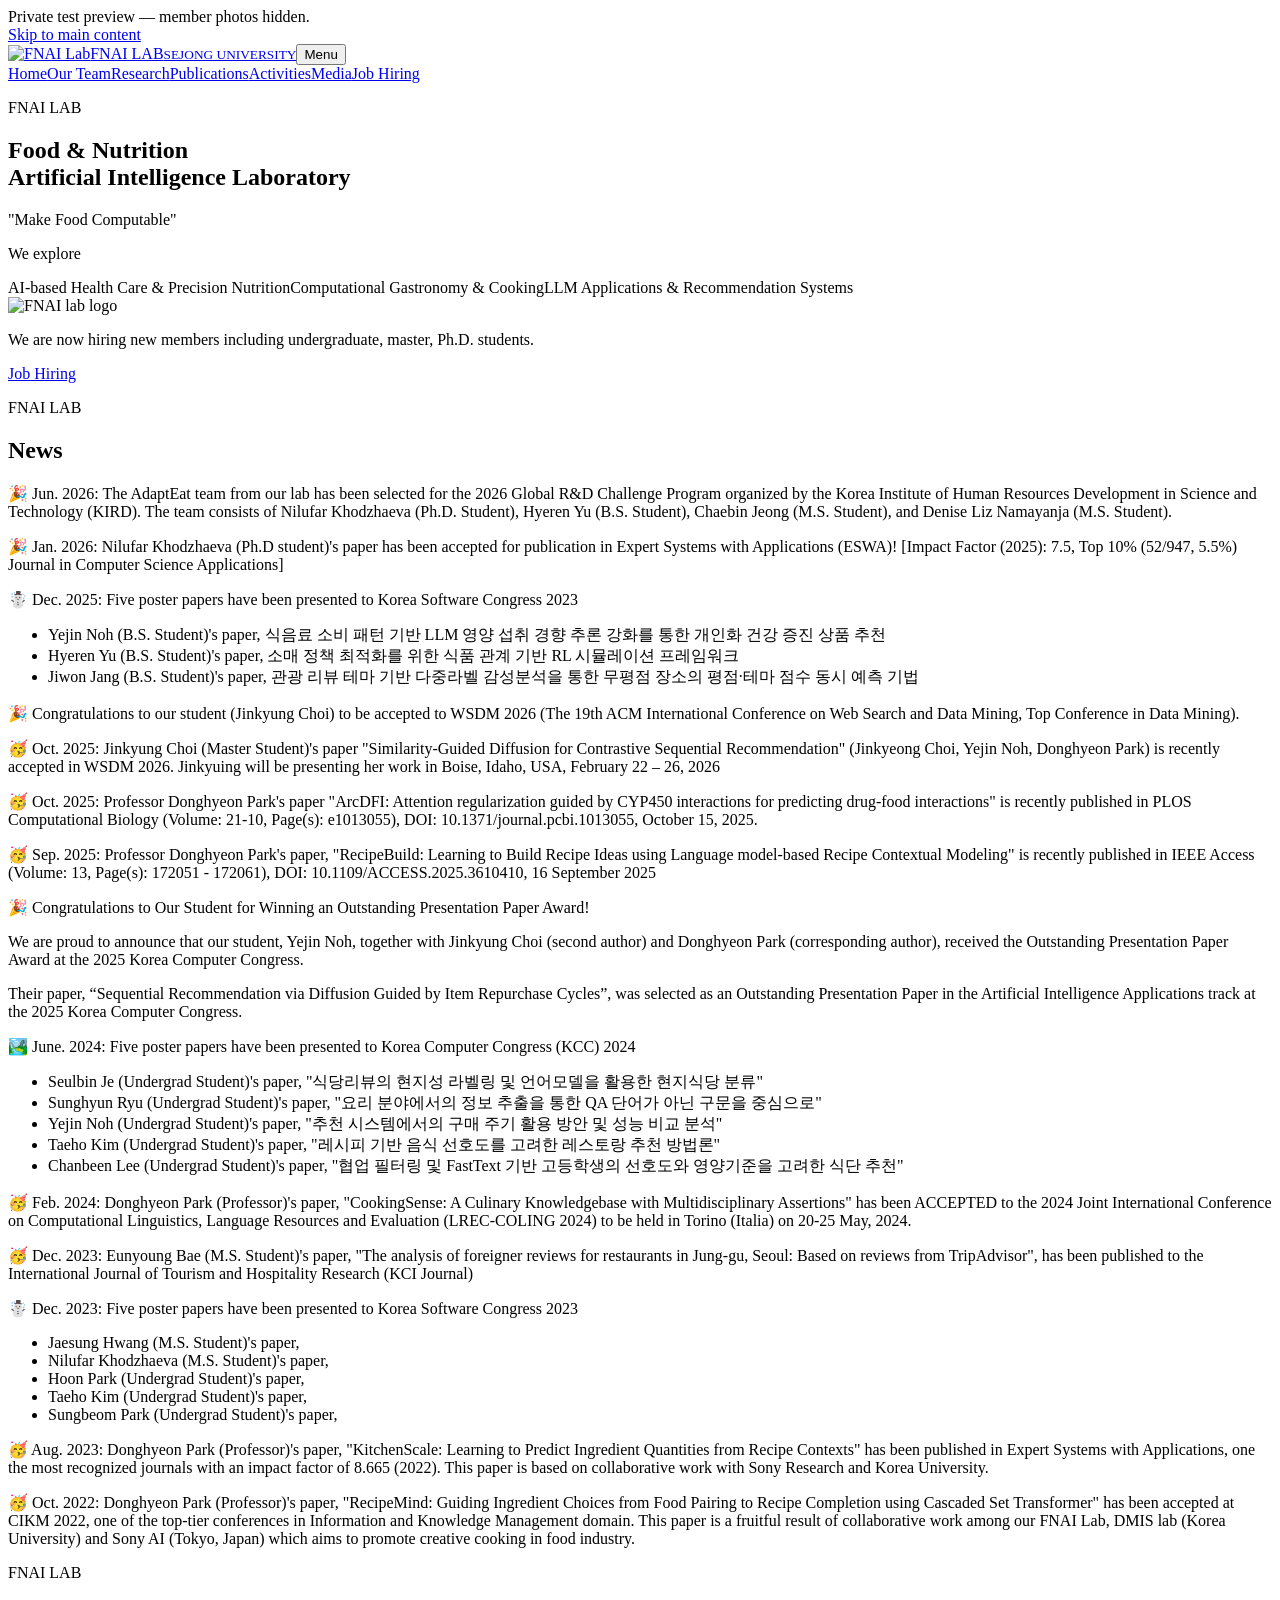
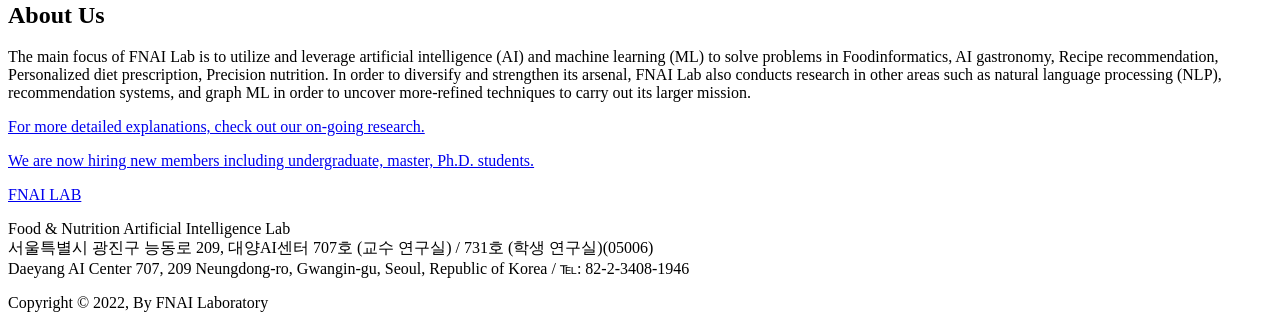
==== index.html @ 3323b7e2 "Add FNAI Lab no-photo site: index.html" ====
<!doctype html><html lang="en"><head><meta charset="utf-8"><meta name="robots" content="noindex,nofollow"><meta name="viewport" content="width=device-width,initial-scale=1"><title>FNAI LAB</title><meta name="description" content="Food & Nutrition Artificial Intelligence Laboratory"><link rel="icon" href="assets/logo.svg"><link rel="stylesheet" href="style.css"></head><body><div class="preview-banner" role="status">Private test preview — member photos hidden.</div>
<a class="skip" href="#main">Skip to main content</a>
<header class="site-header"><div class="header-inner"><a class="brand" href="index.html"><img src="assets/logo.svg" alt="FNAI Lab"><span>FNAI LAB<small>SEJONG UNIVERSITY</small></span></a><button class="menu" aria-expanded="false" aria-controls="navigation">Menu</button><nav class="site-nav" id="navigation"><a href="index.html" aria-current="page">Home</a><a href="team.html">Our Team</a><a href="research.html">Research</a><a href="publications.html">Publications</a><a href="activities.html">Activities</a><a href="media.html">Media</a><a href="join.html">Job Hiring</a></nav></div></header>
<main id="main"><section class="hero wrap"><div class="hero-copy"><p class="kicker">FNAI LAB</p><h1>Food &amp; Nutrition<br>Artificial Intelligence Laboratory</h1><p class="quote">&quot;Make Food Computable&quot;</p><p>We explore</p><div class="topic-list"><span>AI-based Health Care &amp; Precision Nutrition</span><span>Computational Gastronomy &amp; Cooking</span><span>LLM Applications &amp; Recommendation Systems</span></div></div><div class="hero-panel"><img src="assets/logo.svg" alt="FNAI lab logo"></div></section>
<section class="band"><div class="wrap"><p>We are now hiring new members including undergraduate, master, Ph.D. students.</p><a class="button light" href="join.html">Job Hiring</a></div></section>
<section class="section wrap"><div class="section-head"><div><p class="kicker">FNAI LAB</p><h2>News</h2></div></div><div class="news-list">
<article class="news-item"><p>🎉 Jun. 2026: The AdaptEat team from our lab has been selected for the 2026 Global R&amp;D Challenge Program organized by the Korea Institute of Human Resources Development in Science and Technology (KIRD). The team consists of Nilufar Khodzhaeva (Ph.D. Student), Hyeren Yu (B.S. Student), Chaebin Jeong (M.S. Student), and Denise Liz Namayanja (M.S. Student).</p></article>
<article class="news-item"><p>🎉 Jan. 2026: Nilufar Khodzhaeva (Ph.D student)'s paper has been accepted for publication in Expert Systems with Applications (ESWA)! [Impact Factor (2025): 7.5, Top 10% (52/947, 5.5%) Journal in Computer Science Applications]</p></article>
<article class="news-item"><p>☃️ Dec. 2025: Five poster papers have been presented to Korea Software Congress 2023</p><ul><li>Yejin Noh (B.S. Student)'s paper, 식음료 소비 패턴 기반 LLM 영양 섭취 경향 추론 강화를 통한 개인화 건강 증진 상품 추천</li><li>Hyeren Yu (B.S. Student)'s paper, 소매 정책 최적화를 위한 식품 관계 기반 RL 시뮬레이션 프레임워크</li><li>Jiwon Jang (B.S. Student)'s paper, 관광 리뷰 테마 기반 다중라벨 감성분석을 통한 무평점 장소의 평점·테마 점수 동시 예측 기법</li></ul></article>
<article class="news-item"><p>🎉 Congratulations to our student (Jinkyung Choi) to be accepted to WSDM 2026 (The 19th ACM International Conference on Web Search and Data Mining, Top Conference in Data Mining).</p></article>
<article class="news-item"><p>🥳 Oct. 2025: Jinkyung Choi (Master Student)'s paper &quot;Similarity-Guided Diffusion for Contrastive Sequential Recommendation&quot; (Jinkyeong Choi, Yejin Noh, Donghyeon Park) is recently accepted in WSDM 2026. Jinkyuing will be presenting her work in Boise, Idaho, USA, February 22 – 26, 2026</p></article>
<article class="news-item"><p>🥳 Oct. 2025: Professor Donghyeon Park's paper &quot;ArcDFI: Attention regularization guided by CYP450 interactions for predicting drug-food interactions&quot; is recently published in PLOS Computational Biology (Volume: 21-10, Page(s): e1013055), DOI: 10.1371/journal.pcbi.1013055, October 15, 2025.</p></article>
<article class="news-item"><p>🥳 Sep. 2025: Professor Donghyeon Park's paper, &quot;RecipeBuild: Learning to Build Recipe Ideas using Language model-based Recipe Contextual Modeling&quot; is recently published in IEEE Access (Volume: 13, Page(s): 172051 - 172061), DOI: 10.1109/ACCESS.2025.3610410, 16 September 2025</p></article>
<article class="news-item"><p>🎉 Congratulations to Our Student for Winning an Outstanding Presentation Paper Award!</p><p>We are proud to announce that our student, Yejin Noh, together with Jinkyung Choi (second author) and Donghyeon Park (corresponding author), received the Outstanding Presentation Paper Award at the 2025 Korea Computer Congress.</p><p>Their paper, “Sequential Recommendation via Diffusion Guided by Item Repurchase Cycles”, was selected as an Outstanding Presentation Paper in the Artificial Intelligence Applications track at the 2025 Korea Computer Congress.</p></article>
<article class="news-item"><p>🏞️ June. 2024: Five poster papers have been presented to Korea Computer Congress (KCC) 2024</p><ul><li>Seulbin Je (Undergrad Student)'s paper, &quot;식당리뷰의 현지성 라벨링 및 언어모델을 활용한 현지식당 분류&quot;</li><li>Sunghyun Ryu (Undergrad Student)'s paper, &quot;요리 분야에서의 정보 추출을 통한 QA 단어가 아닌 구문을 중심으로&quot;</li><li>Yejin Noh (Undergrad Student)'s paper, &quot;추천 시스템에서의 구매 주기 활용 방안 및 성능 비교 분석&quot;</li><li>Taeho Kim (Undergrad Student)'s paper, &quot;레시피 기반 음식 선호도를 고려한 레스토랑 추천 방법론&quot;</li><li>Chanbeen Lee (Undergrad Student)'s paper, &quot;협업 필터링 및 FastText 기반 고등학생의 선호도와 영양기준을 고려한 식단 추천&quot;</li></ul></article>
<article class="news-item"><p>🥳 Feb. 2024: Donghyeon Park (Professor)'s paper, &quot;CookingSense: A Culinary Knowledgebase with Multidisciplinary Assertions&quot; has been ACCEPTED to the 2024 Joint International Conference on Computational Linguistics, Language Resources and Evaluation (LREC-COLING 2024) to be held in Torino (Italia) on 20-25 May, 2024.</p></article>
<article class="news-item"><p>🥳 Dec. 2023: Eunyoung Bae (M.S. Student)'s paper, &quot;The analysis of foreigner reviews for restaurants in Jung-gu, Seoul: Based on reviews from TripAdvisor&quot;, has been published to the International Journal of Tourism and Hospitality Research (KCI Journal)</p></article>
<article class="news-item"><p>☃️ Dec. 2023: Five poster papers have been presented to Korea Software Congress 2023</p><ul><li>Jaesung Hwang (M.S. Student)'s paper,</li><li>Nilufar Khodzhaeva (M.S. Student)'s paper,</li><li>Hoon Park (Undergrad Student)'s paper,</li><li>Taeho Kim (Undergrad Student)'s paper,</li><li>Sungbeom Park (Undergrad Student)'s paper,</li></ul></article>
<article class="news-item"><p>🥳 Aug. 2023: Donghyeon Park (Professor)'s paper, &quot;KitchenScale: Learning to Predict Ingredient Quantities from Recipe Contexts&quot; has been published in Expert Systems with Applications, one the most recognized journals with an impact factor of 8.665 (2022). This paper is based on collaborative work with Sony Research and Korea University.</p></article>
<article class="news-item"><p>🥳 Oct. 2022: Donghyeon Park (Professor)'s paper, &quot;RecipeMind: Guiding Ingredient Choices from Food Pairing to Recipe Completion using Cascaded Set Transformer&quot; has been accepted at CIKM 2022, one of the top-tier conferences in Information and Knowledge Management domain. This paper is a fruitful result of collaborative work among our FNAI Lab, DMIS lab (Korea University) and Sony AI (Tokyo, Japan) which aims to promote creative cooking in food industry.</p></article>
</div></section>
<section class="section alt"><div class="wrap exact-copy"><p class="kicker">FNAI LAB</p><h2>About Us</h2><p>The main focus of FNAI Lab is to utilize and leverage artificial intelligence (AI) and machine learning (ML) to solve problems in Foodinformatics, AI gastronomy, Recipe recommendation, Personalized diet prescription, Precision nutrition. In order to diversify and strengthen its arsenal, FNAI Lab also conducts research in other areas such as natural language processing (NLP), recommendation systems, and graph ML in order to uncover more-refined techniques to carry out its larger mission.</p><p><a class="external" href="research.html">For more detailed explanations, check out our on-going research.</a></p><p><a class="external" href="join.html">We are now hiring new members including undergraduate, master, Ph.D. students.</a></p></div></section></main>
<footer class="footer"><div class="wrap"><div><a class="footer-logo" href="index.html"><img src="assets/logo.svg" alt="">FNAI LAB</a></div><div><p>Food &amp; Nutrition Artificial Intelligence Lab<br>서울특별시 광진구 능동로 209, 대양AI센터 707호 (교수 연구실) / 731호 (학생 연구실)(05006)<br>Daeyang AI Center 707, 209 Neungdong-ro, Gwangin-gu, Seoul, Republic of Korea / ℡: 82-2-3408-1946</p></div></div><p class="source-note">Copyright © 2022, By FNAI Laboratory</p></footer><script src="script.js"></script></body></html>
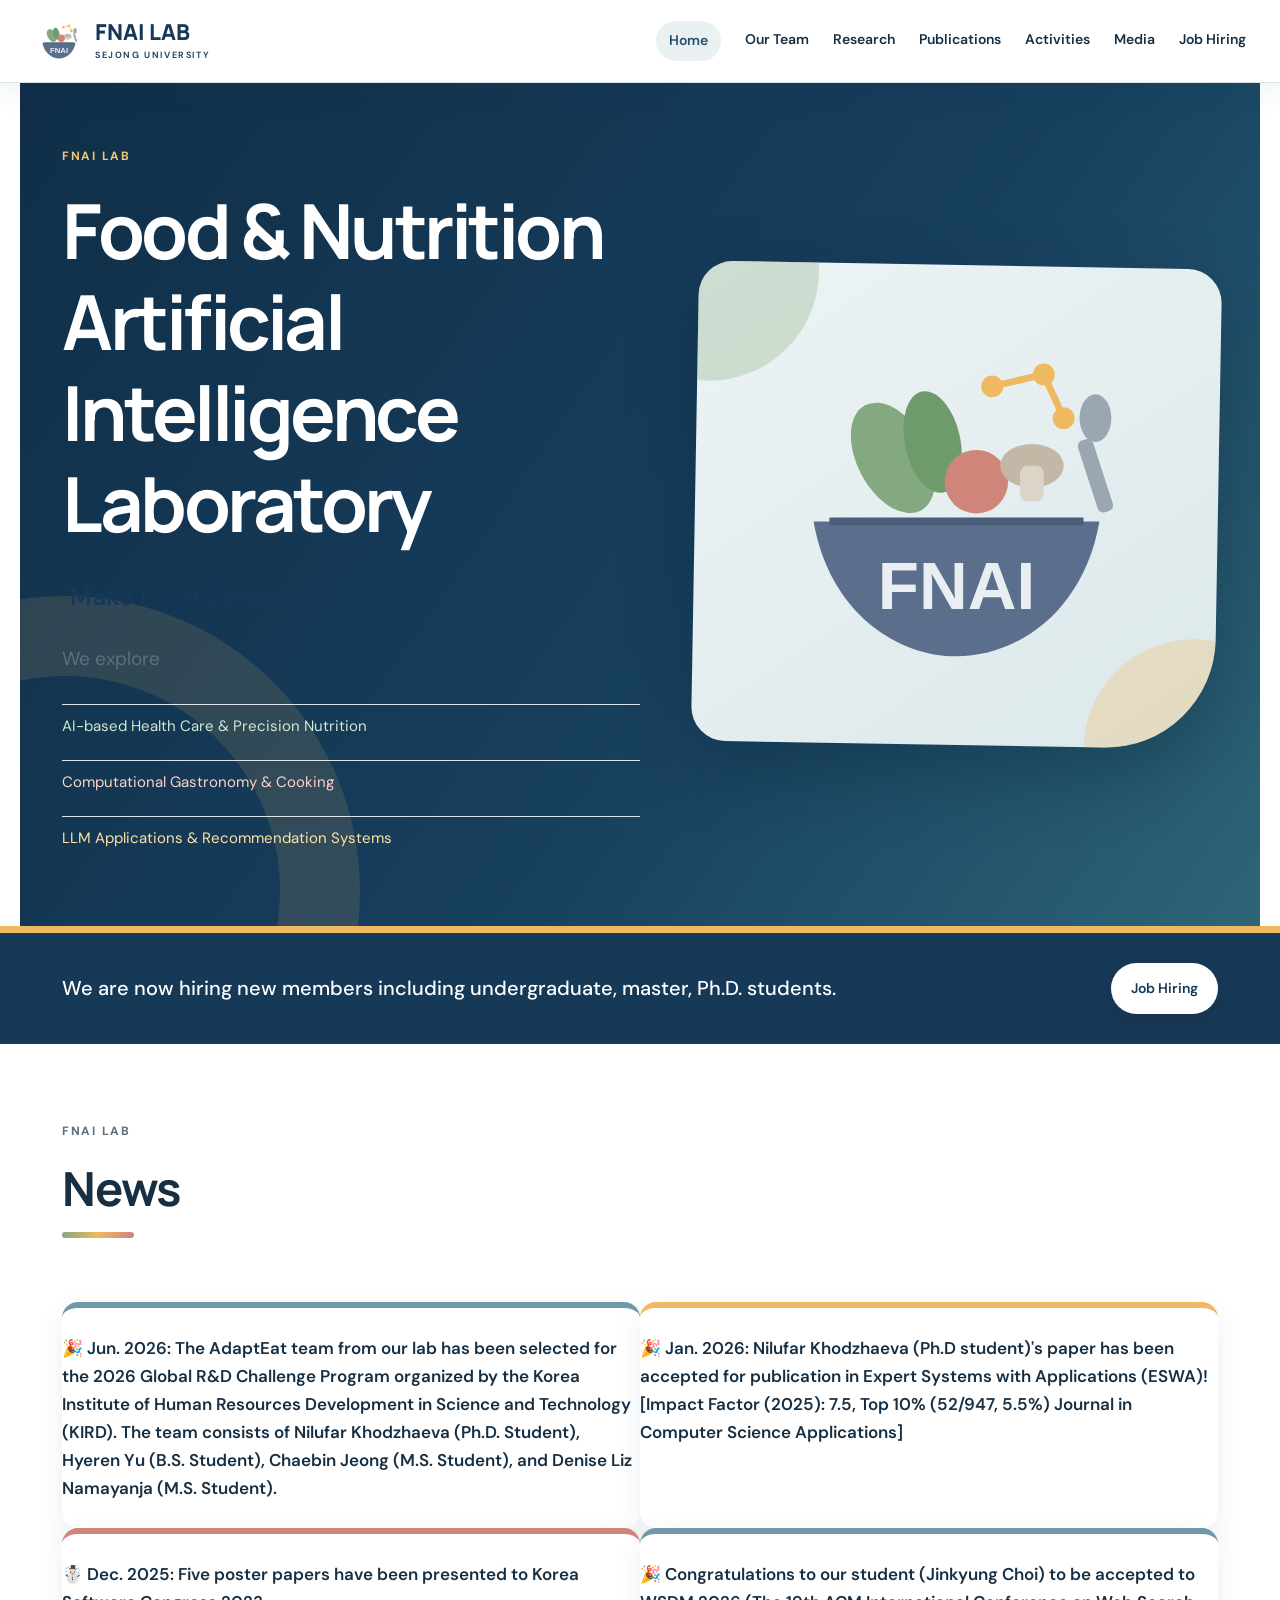
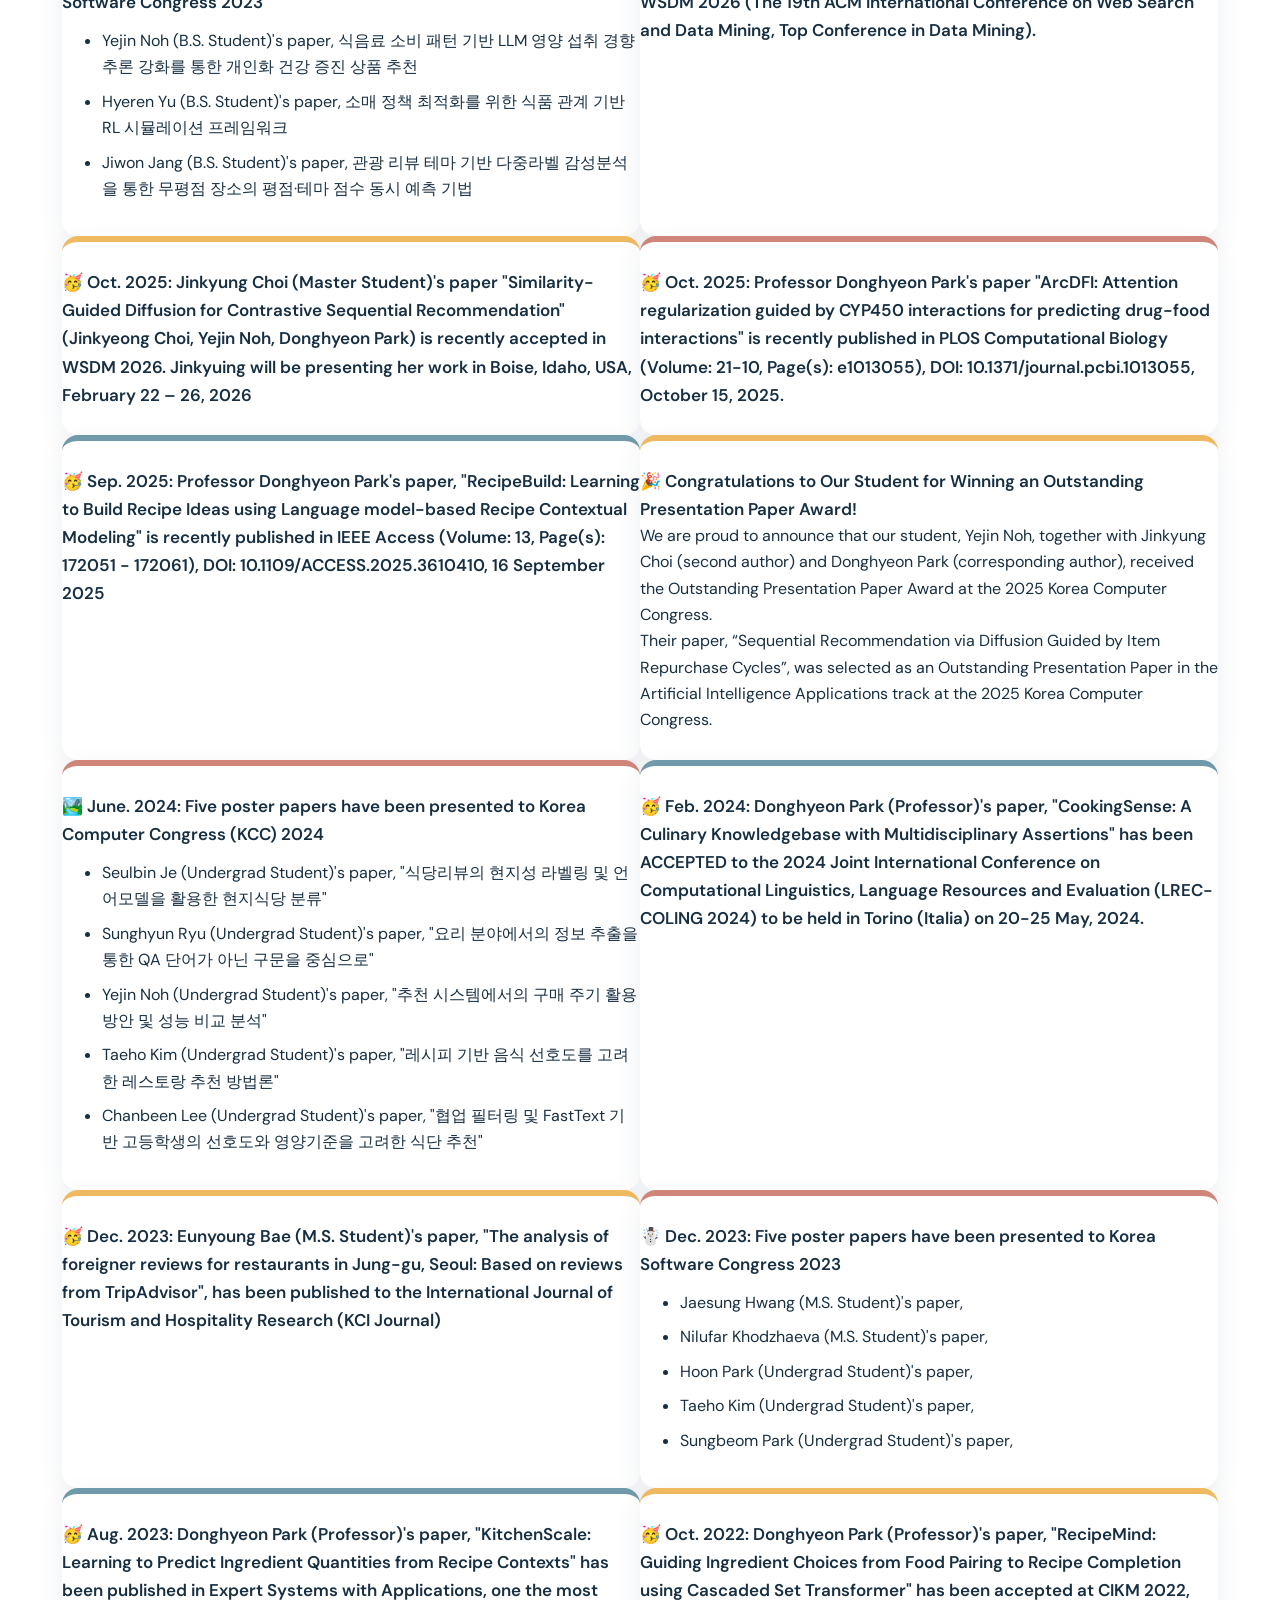
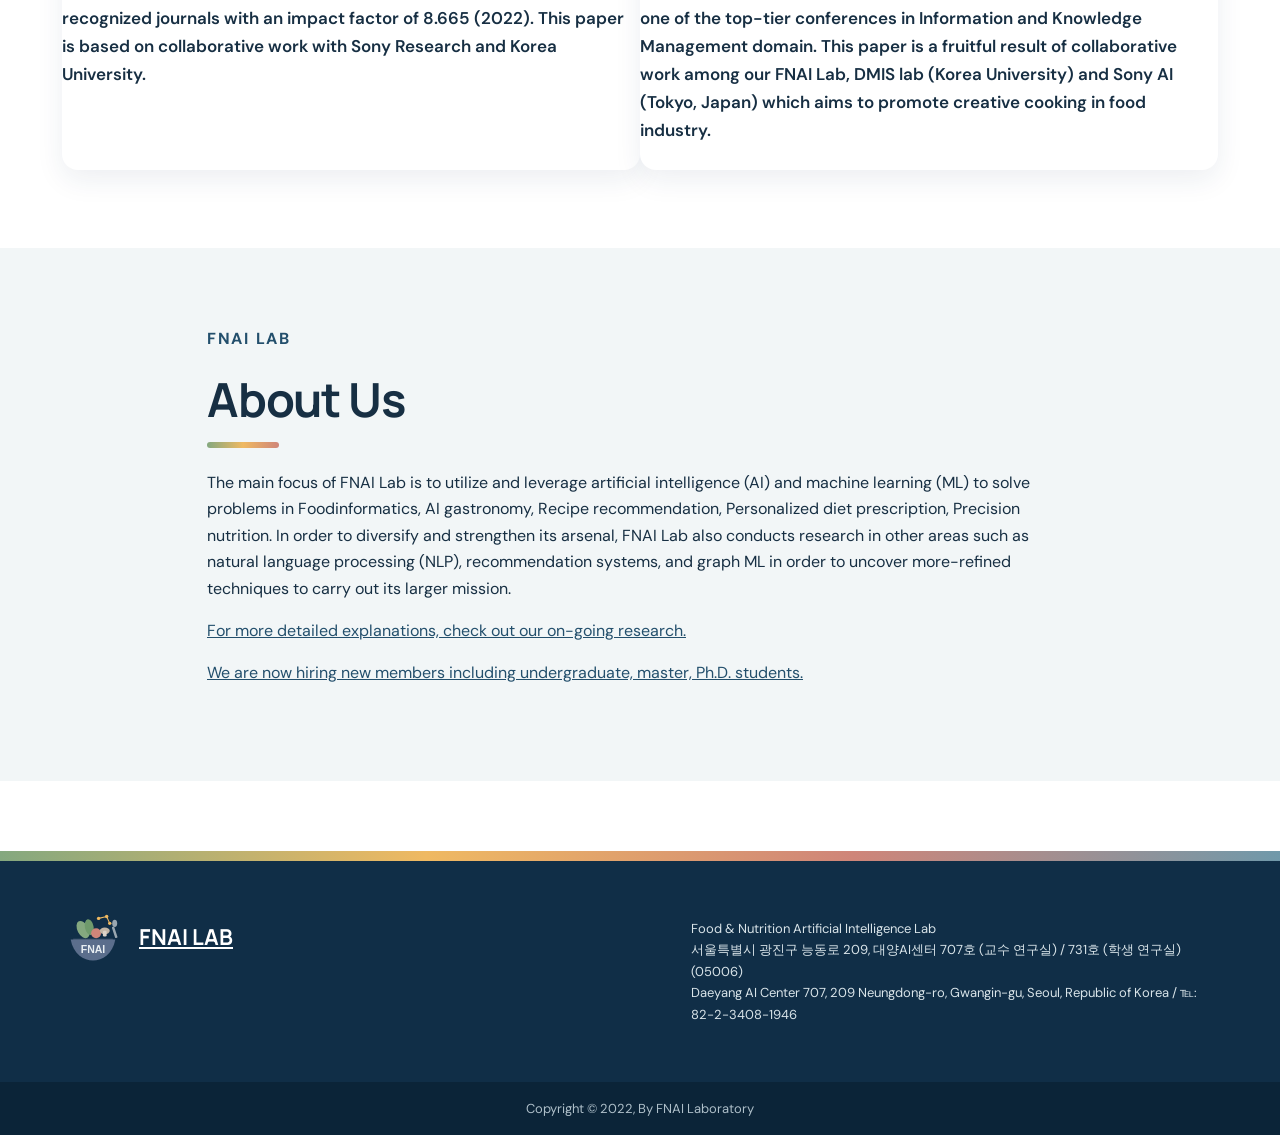
==== commit dcd18f94: "Prepare index.html for GitHub Pages" ====
--- a/index.html
+++ b/index.html
@@ -1,4 +1,4 @@
-<!doctype html><html lang="en"><head><meta charset="utf-8"><meta name="robots" content="noindex,nofollow"><meta name="viewport" content="width=device-width,initial-scale=1"><title>FNAI LAB</title><meta name="description" content="Food & Nutrition Artificial Intelligence Laboratory"><link rel="icon" href="assets/logo.svg"><link rel="stylesheet" href="style.css"></head><body><div class="preview-banner" role="status">Private test preview — member photos hidden.</div>
+<!doctype html><html lang="en"><head><meta charset="utf-8"><meta name="viewport" content="width=device-width,initial-scale=1"><title>FNAI LAB</title><meta name="description" content="Food & Nutrition Artificial Intelligence Laboratory"><link rel="icon" href="assets/logo.svg"><link rel="stylesheet" href="style.css"></head><body>
 <a class="skip" href="#main">Skip to main content</a>
 <header class="site-header"><div class="header-inner"><a class="brand" href="index.html"><img src="assets/logo.svg" alt="FNAI Lab"><span>FNAI LAB<small>SEJONG UNIVERSITY</small></span></a><button class="menu" aria-expanded="false" aria-controls="navigation">Menu</button><nav class="site-nav" id="navigation"><a href="index.html" aria-current="page">Home</a><a href="team.html">Our Team</a><a href="research.html">Research</a><a href="publications.html">Publications</a><a href="activities.html">Activities</a><a href="media.html">Media</a><a href="join.html">Job Hiring</a></nav></div></header>
 <main id="main"><section class="hero wrap"><div class="hero-copy"><p class="kicker">FNAI LAB</p><h1>Food &amp; Nutrition<br>Artificial Intelligence Laboratory</h1><p class="quote">&quot;Make Food Computable&quot;</p><p>We explore</p><div class="topic-list"><span>AI-based Health Care &amp; Precision Nutrition</span><span>Computational Gastronomy &amp; Cooking</span><span>LLM Applications &amp; Recommendation Systems</span></div></div><div class="hero-panel"><img src="assets/logo.svg" alt="FNAI lab logo"></div></section>
--- a/style.css
+++ b/style.css
@@ -0,0 +1,8 @@
+@import url('https://fonts.googleapis.com/css2?family=DM+Sans:wght@400;500;600;700&family=Manrope:wght@500;600;700;800&display=swap');
+@import url('brand.css');
+:root{--navy:#163958;--navy2:#234f6c;--blue:#7099aa;--ink:#172f43;--muted:#5c6f7d;--line:#dbe4e8;--mist:#f2f6f7;--white:#fff;--coral:#cf8579;--green:#84a87f;--gold:#efb962}*{box-sizing:border-box}html{scroll-behavior:smooth}body{margin:0;color:var(--ink);background:#fff;font:16px/1.65 'DM Sans',Arial,sans-serif}a{color:inherit;text-decoration:none}img{max-width:100%;display:block}a:focus-visible,button:focus-visible{outline:3px solid var(--gold);outline-offset:4px}.skip{position:absolute;left:14px;top:-100px;background:white;padding:10px;z-index:20}.skip:focus{top:10px}.wrap{max-width:1240px;margin:auto;padding-left:42px;padding-right:42px}.site-header{position:sticky;top:0;z-index:10;background:#ffffffee;backdrop-filter:blur(14px);border-bottom:1px solid var(--line)}.header-inner{max-width:1380px;margin:auto;padding:18px 34px;display:flex;align-items:center;justify-content:space-between;gap:25px}.brand{display:flex;align-items:center;gap:11px;font:800 22px/1 Manrope,sans-serif}.brand img{width:50px;height:46px;object-fit:contain}.brand small{display:block;font:600 9px/1.4 'DM Sans',sans-serif;letter-spacing:1.6px;margin-top:6px}.site-nav{display:flex;align-items:center;gap:24px;font-size:14px;font-weight:600}.site-nav a{padding:8px 0;border-bottom:2px solid transparent}.site-nav a:hover,.site-nav a[aria-current="page"]{color:var(--navy2);border-color:var(--blue)}.menu{display:none;border:1px solid var(--line);background:#fff;color:var(--ink);padding:8px 12px;font:600 14px 'DM Sans'}.hero{min-height:620px;display:grid;grid-template-columns:1.05fr .95fr;gap:55px;align-items:center;padding-top:64px;padding-bottom:64px}.kicker{margin:0 0 18px;font-size:12px;font-weight:700;letter-spacing:1.7px;text-transform:uppercase;color:var(--navy2)}h1,h2,h3,h4{font-family:Manrope,Arial,sans-serif;line-height:1.2;margin-top:0;letter-spacing:-1.2px}h1{font-size:clamp(48px,6vw,76px);letter-spacing:-3.5px;margin-bottom:22px}h2{font-size:clamp(32px,4vw,47px);margin-bottom:22px}h3{font-size:24px;margin-bottom:12px}.hero-copy>p:not(.kicker){font-size:19px;color:var(--muted)}.hero-copy .quote{font-size:25px!important;font-weight:600;color:var(--navy)!important;margin:26px 0}.topic-list{display:grid;gap:9px;margin-top:30px}.topic-list span{border-top:1px solid var(--line);padding-top:9px;font-size:15px}.hero-panel{min-height:480px;background:linear-gradient(145deg,#edf3f4,#dce8eb);display:flex;align-items:center;justify-content:center;padding:36px;position:relative;overflow:hidden}.hero-panel:before,.hero-panel:after{content:"";position:absolute;border-radius:50%;width:220px;height:220px;opacity:.3}.hero-panel:before{background:var(--green);left:-100px;top:-100px}.hero-panel:after{background:var(--gold);right:-90px;bottom:-110px}.hero-panel img{width:88%;max-width:430px;position:relative;z-index:1}.band{background:var(--navy);color:white;padding:30px 0}.band .wrap{display:flex;justify-content:space-between;align-items:center;gap:30px}.band p{margin:0;font-size:20px;font-weight:500}.button{display:inline-flex;justify-content:space-between;gap:25px;align-items:center;background:var(--navy);color:white;padding:14px 20px;font-weight:600;font-size:14px}.button.light{background:white;color:var(--navy)}.section{padding-top:78px;padding-bottom:78px}.section.alt{background:var(--mist)}.section-head{display:grid;grid-template-columns:.7fr 1.3fr;gap:60px;margin-bottom:42px}.section-head p{margin-top:0;color:var(--muted)}.exact-copy{max-width:950px}.exact-copy p,.exact-copy li{font-size:16px}.news-list{display:grid;gap:0}.news-item{padding:26px 0;border-top:1px solid var(--line)}.news-item:last-child{border-bottom:1px solid var(--line)}.news-item p{margin:0}.news-item ul{margin:12px 0 0}.page-hero{padding-top:64px;padding-bottom:46px;border-bottom:1px solid var(--line)}.page-hero h1{font-size:clamp(45px,5vw,67px);margin-bottom:10px}.page-hero p{margin:0;color:var(--muted);font-size:18px}.subnav{position:sticky;top:84px;z-index:5;background:white;border-bottom:1px solid var(--line)}.subnav .wrap{display:flex;gap:24px;overflow:auto;padding-top:12px;padding-bottom:12px;font-size:13px;font-weight:700}.subnav a{white-space:nowrap}.subnav a:hover{color:var(--blue)}.team-section{padding-top:64px;padding-bottom:30px}.team-section>h2{padding-bottom:18px;border-bottom:1px solid var(--line)}.profile-grid{display:grid;grid-template-columns:repeat(3,1fr);gap:28px}.profile{background:var(--mist);border-top:3px solid var(--navy);min-width:0}.profile img{width:100%;aspect-ratio:4/3;object-fit:cover;object-position:center top;background:#dce5e9}.profile-body{padding:22px}.profile h3{font-size:22px;letter-spacing:-.6px}.profile p{margin:6px 0;color:var(--muted);font-size:14px}.profile p strong{color:var(--ink)}.profile.lead{display:grid;grid-template-columns:minmax(280px,.65fr) 1.35fr;grid-column:1/-1}.profile.lead img{aspect-ratio:auto;height:100%;min-height:500px}.profile.lead .profile-body{padding:34px}.profile.lead h3{font-size:33px}.details{margin-top:26px;padding-top:22px;border-top:1px solid #cbd8dd}.details h4{font-size:17px;margin:22px 0 8px}.details ul{margin:0;padding-left:20px}.small-grid{display:grid;grid-template-columns:repeat(4,1fr);gap:20px}.small-grid .profile h3{font-size:18px}.small-grid .profile-body{padding:18px}.small-grid .profile img{aspect-ratio:1/1}.research-topics{display:grid;grid-template-columns:repeat(3,1fr);gap:24px;counter-reset:topics}.topic{padding:28px;background:var(--mist);border-top:3px solid var(--navy)}.topic:before{counter-increment:topics;content:"0" counter(topics);display:block;font-size:12px;color:var(--muted);margin-bottom:30px}.topic ul{padding-left:18px}.project{padding:30px 0;border-top:1px solid var(--line)}.project h3{font-size:23px}.project p{margin:5px 0;color:var(--muted)}.pub-group{margin-top:55px}.pub-list{padding-left:22px}.pub-list li{padding:16px 0 16px 8px;border-top:1px solid var(--line)}.pub-list li:last-child{border-bottom:1px solid var(--line)}.pub-list a{color:var(--navy2);text-decoration:underline}.split{display:grid;grid-template-columns:repeat(2,1fr);gap:35px}.card{padding:26px;background:var(--mist);border-top:3px solid var(--navy)}.card h3{font-size:22px}.card ul{padding-left:20px}.media-item{padding:36px 0;border-top:1px solid var(--line)}.media-item h2{font-size:27px}.media-item blockquote{border-left:3px solid var(--blue);margin:22px 0 0;padding-left:22px;color:var(--muted)}.contact-grid{display:grid;grid-template-columns:1fr 1fr;gap:50px}.contact-grid ul{padding-left:20px}.footer{background:#102e47;color:#d9e4e9;margin-top:70px}.footer .wrap{display:grid;grid-template-columns:1.1fr 1fr;gap:50px;padding-top:45px;padding-bottom:45px}.footer-logo{display:flex;align-items:center;gap:15px;color:white;font:700 22px Manrope}.footer-logo img{width:62px}.footer p{font-size:13px;margin:12px 0 0}.footer a{text-decoration:underline}.source-note{padding:16px 0;text-align:center;background:#0b2438;color:#aebfc9;font-size:12px;margin:0}.external{color:var(--navy2);text-decoration:underline}.muted{color:var(--muted)}@media(max-width:1000px){.site-nav{gap:14px;font-size:13px}.hero{gap:30px}.profile-grid{grid-template-columns:repeat(2,1fr)}.small-grid{grid-template-columns:repeat(3,1fr)}.research-topics{grid-template-columns:1fr}.profile.lead{grid-template-columns:.75fr 1.25fr}}@media(max-width:760px){.wrap{padding-left:22px;padding-right:22px}.header-inner{padding:14px 20px}.brand img{width:43px;height:40px}.menu{display:block}.site-nav{display:none;position:absolute;left:0;right:0;top:69px;background:#fff;border-bottom:1px solid var(--line);padding:22px;flex-direction:column;align-items:stretch}.site-nav.open{display:flex}.site-nav a{padding:8px}.hero{grid-template-columns:1fr;min-height:0;padding-top:42px}.hero-panel{min-height:340px}.band .wrap{align-items:flex-start;flex-direction:column}.section{padding-top:54px;padding-bottom:54px}.section-head{grid-template-columns:1fr;gap:10px}.page-hero{padding-top:42px}.subnav{top:69px}.profile-grid,.small-grid,.split,.contact-grid{grid-template-columns:1fr}.profile.lead{display:block}.profile.lead img{height:auto;min-height:0;aspect-ratio:4/3}.footer .wrap{grid-template-columns:1fr;gap:25px}}@media(prefers-reduced-motion:reduce){html{scroll-behavior:auto}}
+.preview-banner{background:#163958;color:#e8eef2;text-align:center;font:600 13px/1.45 'DM Sans',Arial,sans-serif;padding:8px 16px;letter-spacing:.02em}
+.profile img[src*="avatar-placeholder.svg"]{object-fit:contain;object-position:center;padding:16%;background:linear-gradient(180deg,#5b7388,#163958)}
+.profile.lead img[src*="avatar-placeholder.svg"]{min-height:280px;height:auto}
+.small-grid .profile img[src*="avatar-placeholder.svg"]{padding:18%}
+
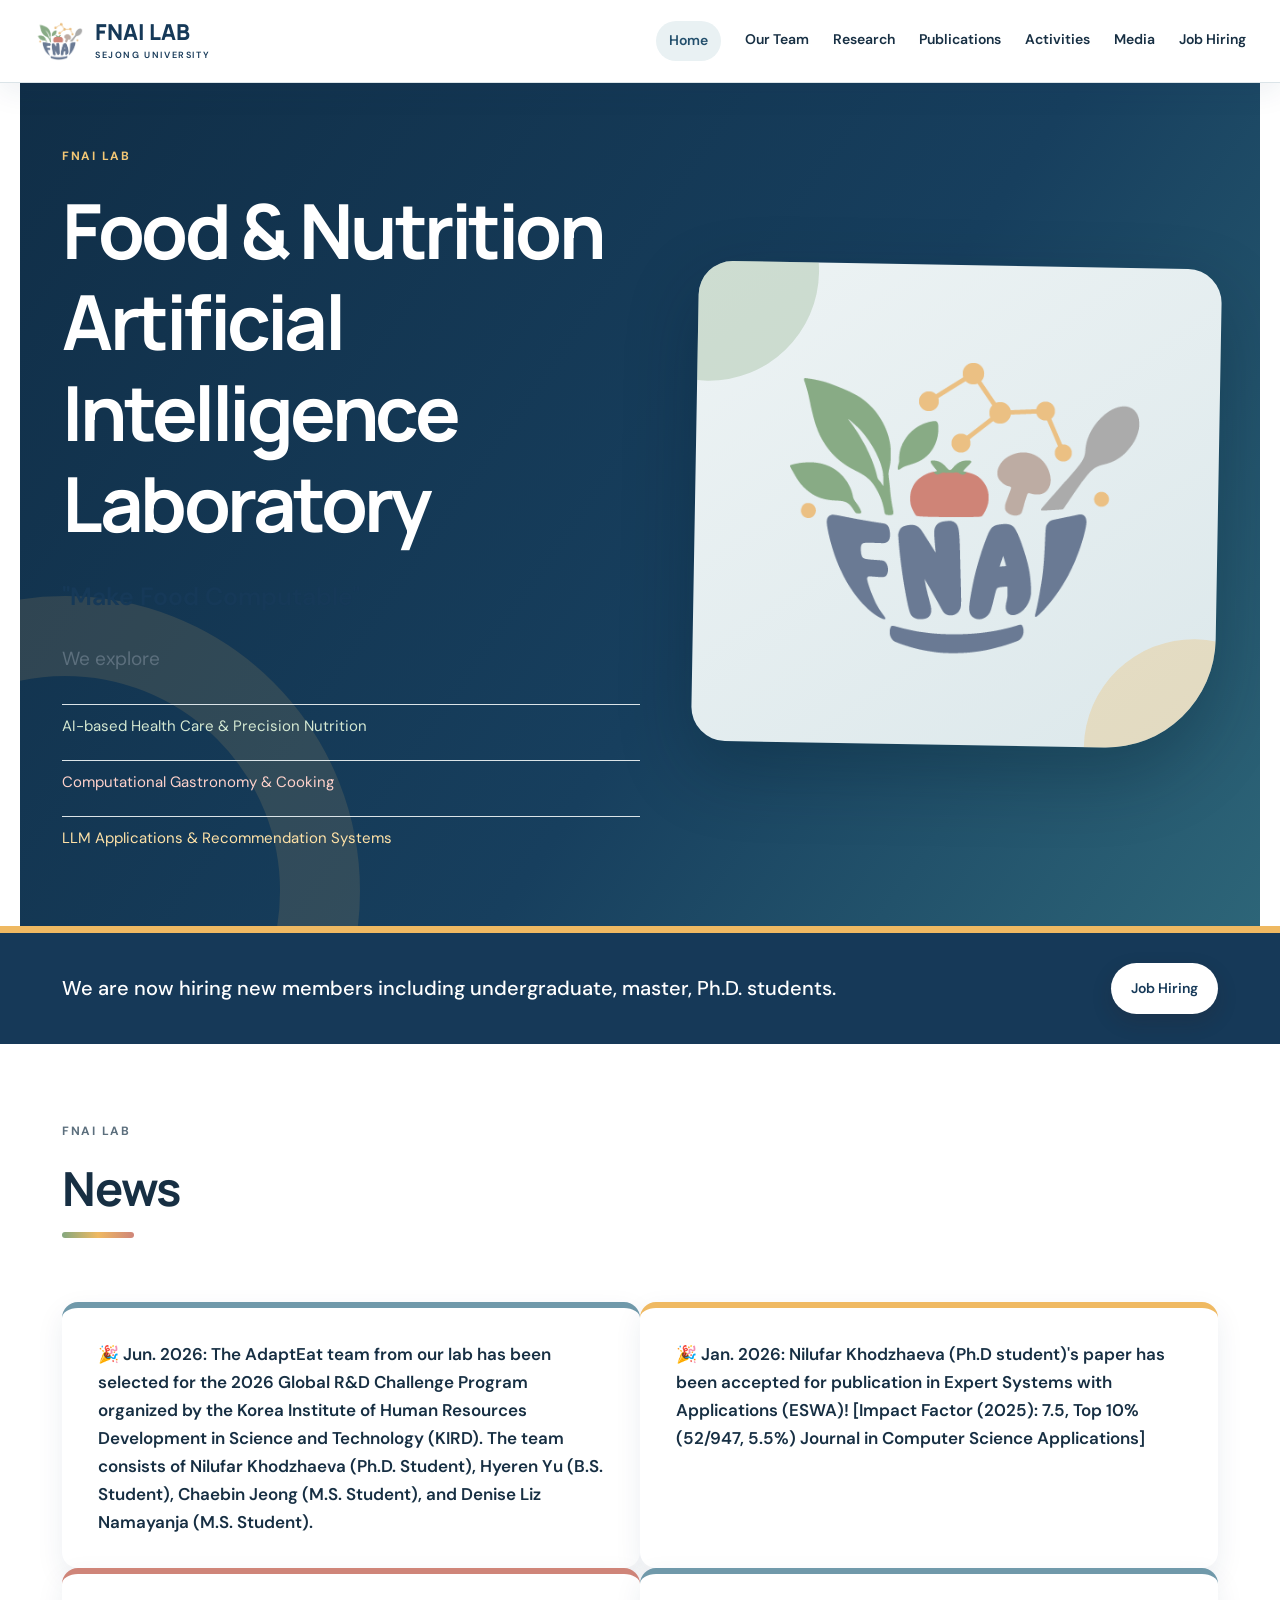
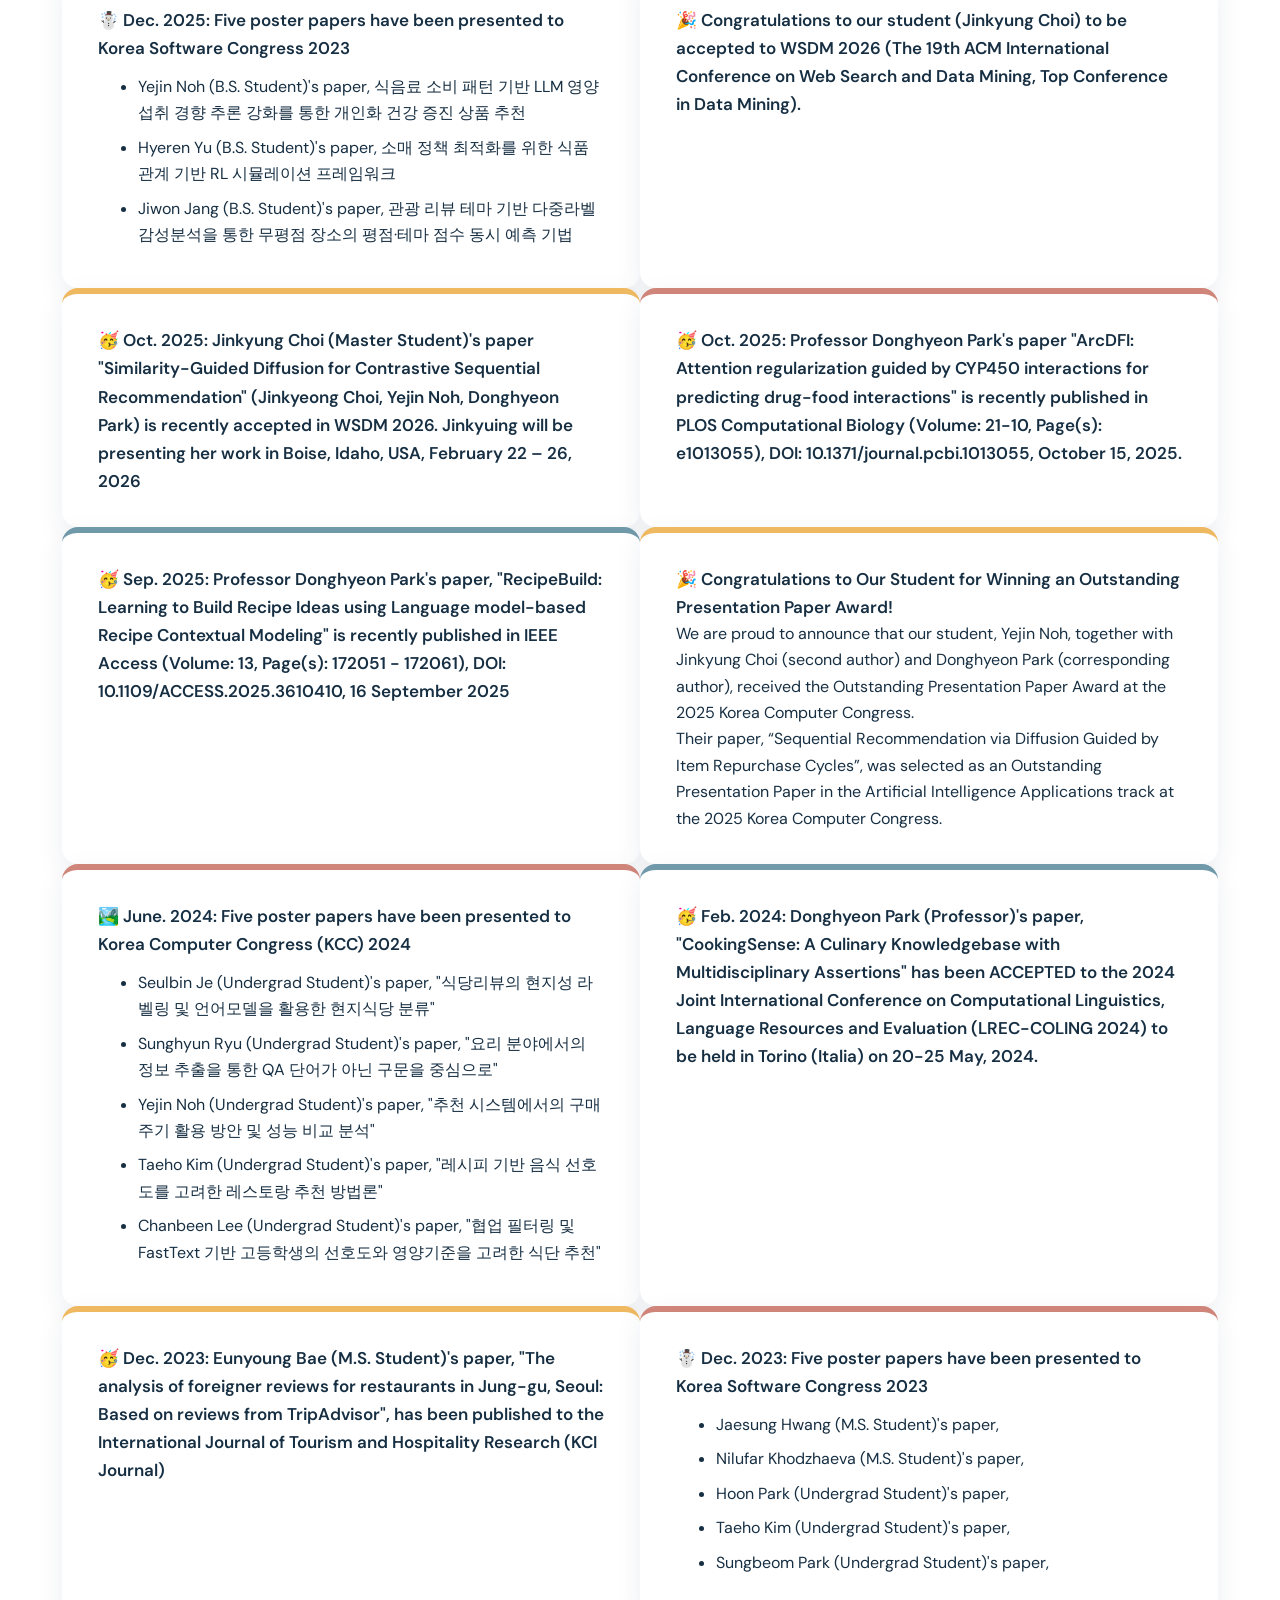
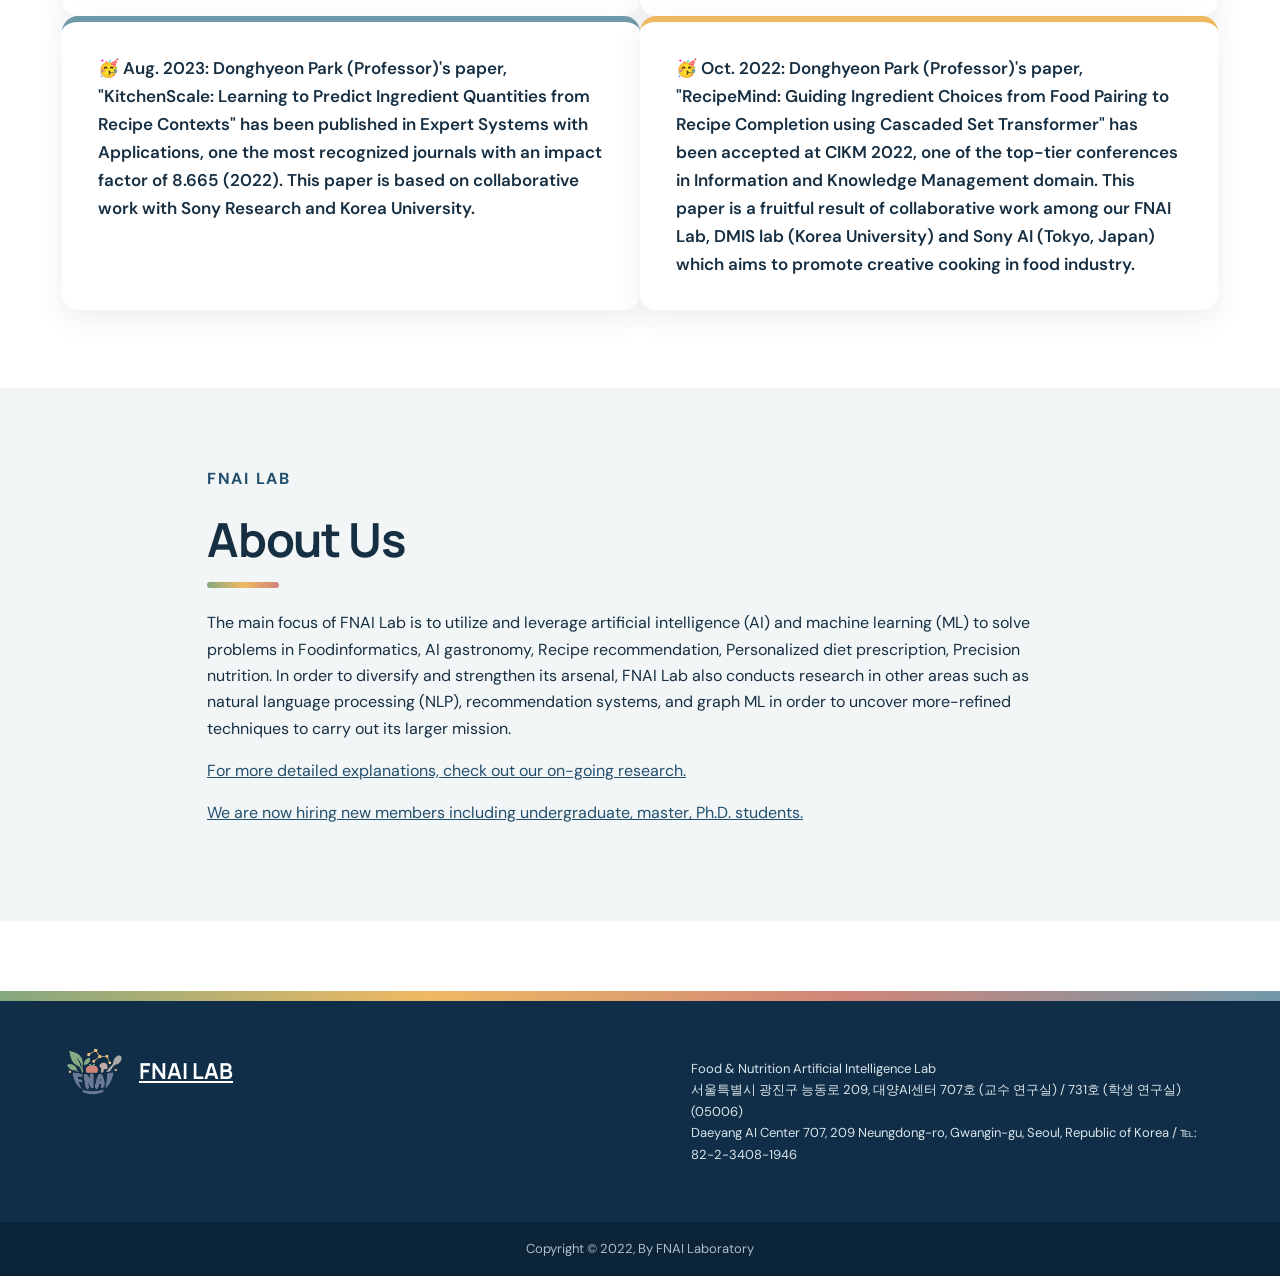
==== commit a002934a: "Improve card spacing, publication layout, and lab logo" ====
--- a/index.html
+++ b/index.html
@@ -1,7 +1,7 @@
-<!doctype html><html lang="en"><head><meta charset="utf-8"><meta name="viewport" content="width=device-width,initial-scale=1"><title>FNAI LAB</title><meta name="description" content="Food & Nutrition Artificial Intelligence Laboratory"><link rel="icon" href="assets/logo.svg"><link rel="stylesheet" href="style.css"></head><body>
+<!doctype html><html lang="en"><head><meta charset="utf-8"><meta name="viewport" content="width=device-width,initial-scale=1"><title>FNAI LAB</title><meta name="description" content="Food & Nutrition Artificial Intelligence Laboratory"><link rel="icon" href="assets/logo.png"><link rel="stylesheet" href="style.css"></head><body>
 <a class="skip" href="#main">Skip to main content</a>
-<header class="site-header"><div class="header-inner"><a class="brand" href="index.html"><img src="assets/logo.svg" alt="FNAI Lab"><span>FNAI LAB<small>SEJONG UNIVERSITY</small></span></a><button class="menu" aria-expanded="false" aria-controls="navigation">Menu</button><nav class="site-nav" id="navigation"><a href="index.html" aria-current="page">Home</a><a href="team.html">Our Team</a><a href="research.html">Research</a><a href="publications.html">Publications</a><a href="activities.html">Activities</a><a href="media.html">Media</a><a href="join.html">Job Hiring</a></nav></div></header>
-<main id="main"><section class="hero wrap"><div class="hero-copy"><p class="kicker">FNAI LAB</p><h1>Food &amp; Nutrition<br>Artificial Intelligence Laboratory</h1><p class="quote">&quot;Make Food Computable&quot;</p><p>We explore</p><div class="topic-list"><span>AI-based Health Care &amp; Precision Nutrition</span><span>Computational Gastronomy &amp; Cooking</span><span>LLM Applications &amp; Recommendation Systems</span></div></div><div class="hero-panel"><img src="assets/logo.svg" alt="FNAI lab logo"></div></section>
+<header class="site-header"><div class="header-inner"><a class="brand" href="index.html"><img src="assets/logo.png" alt="FNAI Lab"><span>FNAI LAB<small>SEJONG UNIVERSITY</small></span></a><button class="menu" aria-expanded="false" aria-controls="navigation">Menu</button><nav class="site-nav" id="navigation"><a href="index.html" aria-current="page">Home</a><a href="team.html">Our Team</a><a href="research.html">Research</a><a href="publications.html">Publications</a><a href="activities.html">Activities</a><a href="media.html">Media</a><a href="join.html">Job Hiring</a></nav></div></header>
+<main id="main"><section class="hero wrap"><div class="hero-copy"><p class="kicker">FNAI LAB</p><h1>Food &amp; Nutrition<br>Artificial Intelligence Laboratory</h1><p class="quote">&quot;Make Food Computable&quot;</p><p>We explore</p><div class="topic-list"><span>AI-based Health Care &amp; Precision Nutrition</span><span>Computational Gastronomy &amp; Cooking</span><span>LLM Applications &amp; Recommendation Systems</span></div></div><div class="hero-panel"><img src="assets/logo.png" alt="FNAI lab logo"></div></section>
 <section class="band"><div class="wrap"><p>We are now hiring new members including undergraduate, master, Ph.D. students.</p><a class="button light" href="join.html">Job Hiring</a></div></section>
 <section class="section wrap"><div class="section-head"><div><p class="kicker">FNAI LAB</p><h2>News</h2></div></div><div class="news-list">
 <article class="news-item"><p>🎉 Jun. 2026: The AdaptEat team from our lab has been selected for the 2026 Global R&amp;D Challenge Program organized by the Korea Institute of Human Resources Development in Science and Technology (KIRD). The team consists of Nilufar Khodzhaeva (Ph.D. Student), Hyeren Yu (B.S. Student), Chaebin Jeong (M.S. Student), and Denise Liz Namayanja (M.S. Student).</p></article>
@@ -20,5 +20,4 @@
 <article class="news-item"><p>🥳 Oct. 2022: Donghyeon Park (Professor)'s paper, &quot;RecipeMind: Guiding Ingredient Choices from Food Pairing to Recipe Completion using Cascaded Set Transformer&quot; has been accepted at CIKM 2022, one of the top-tier conferences in Information and Knowledge Management domain. This paper is a fruitful result of collaborative work among our FNAI Lab, DMIS lab (Korea University) and Sony AI (Tokyo, Japan) which aims to promote creative cooking in food industry.</p></article>
 </div></section>
 <section class="section alt"><div class="wrap exact-copy"><p class="kicker">FNAI LAB</p><h2>About Us</h2><p>The main focus of FNAI Lab is to utilize and leverage artificial intelligence (AI) and machine learning (ML) to solve problems in Foodinformatics, AI gastronomy, Recipe recommendation, Personalized diet prescription, Precision nutrition. In order to diversify and strengthen its arsenal, FNAI Lab also conducts research in other areas such as natural language processing (NLP), recommendation systems, and graph ML in order to uncover more-refined techniques to carry out its larger mission.</p><p><a class="external" href="research.html">For more detailed explanations, check out our on-going research.</a></p><p><a class="external" href="join.html">We are now hiring new members including undergraduate, master, Ph.D. students.</a></p></div></section></main>
-<footer class="footer"><div class="wrap"><div><a class="footer-logo" href="index.html"><img src="assets/logo.svg" alt="">FNAI LAB</a></div><div><p>Food &amp; Nutrition Artificial Intelligence Lab<br>서울특별시 광진구 능동로 209, 대양AI센터 707호 (교수 연구실) / 731호 (학생 연구실)(05006)<br>Daeyang AI Center 707, 209 Neungdong-ro, Gwangin-gu, Seoul, Republic of Korea / ℡: 82-2-3408-1946</p></div></div><p class="source-note">Copyright © 2022, By FNAI Laboratory</p></footer><script src="script.js"></script></body></html>
-
+<footer class="footer"><div class="wrap"><div><a class="footer-logo" href="index.html"><img src="assets/logo.png" alt="">FNAI LAB</a></div><div><p>Food &amp; Nutrition Artificial Intelligence Lab<br>서울특별시 광진구 능동로 209, 대양AI센터 707호 (교수 연구실) / 731호 (학생 연구실)(05006)<br>Daeyang AI Center 707, 209 Neungdong-ro, Gwangin-gu, Seoul, Republic of Korea / ℡: 82-2-3408-1946</p></div></div><p class="source-note">Copyright © 2022, By FNAI Laboratory</p></footer><script src="script.js"></script></body></html>
--- a/style.css
+++ b/style.css
@@ -4,5 +4,14 @@
 .preview-banner{background:#163958;color:#e8eef2;text-align:center;font:600 13px/1.45 'DM Sans',Arial,sans-serif;padding:8px 16px;letter-spacing:.02em}
 .profile img[src*="avatar-placeholder.svg"]{object-fit:contain;object-position:center;padding:16%;background:linear-gradient(180deg,#5b7388,#163958)}
 .profile.lead img[src*="avatar-placeholder.svg"]{min-height:280px;height:auto}
-.small-grid .profile img[src*="avatar-placeholder.svg"]{padding:18%}
-
+.small-grid .profile img[src*="avatar-placeholder.svg"]{padding:18%}
+
+/* Final card spacing and publication legend/alignment overrides. */
+.news-item{padding:32px 36px}
+.project{padding:30px 38px}
+.media-item{padding:38px 44px}
+.pub-list li{padding:24px 28px 24px 64px}
+.pub-list li:before{left:24px;top:24px;line-height:1.45}
+.publication-key{display:inline-flex;align-items:center;gap:9px;margin-top:14px!important;padding:9px 13px;border-radius:10px;background:rgba(255,216,93,.16);font-size:15px!important}
+.publication-key .key-swatch{display:inline-block;width:24px;height:14px;border-radius:4px;background:#ffd85d;border:1px solid rgba(22,57,88,.12)}
+@media(max-width:760px){.news-item{padding:26px 24px}.project{padding:26px 24px}.media-item{padding:28px 24px}.pub-list li{padding:22px 18px 22px 52px}.pub-list li:before{left:18px;top:22px}}
